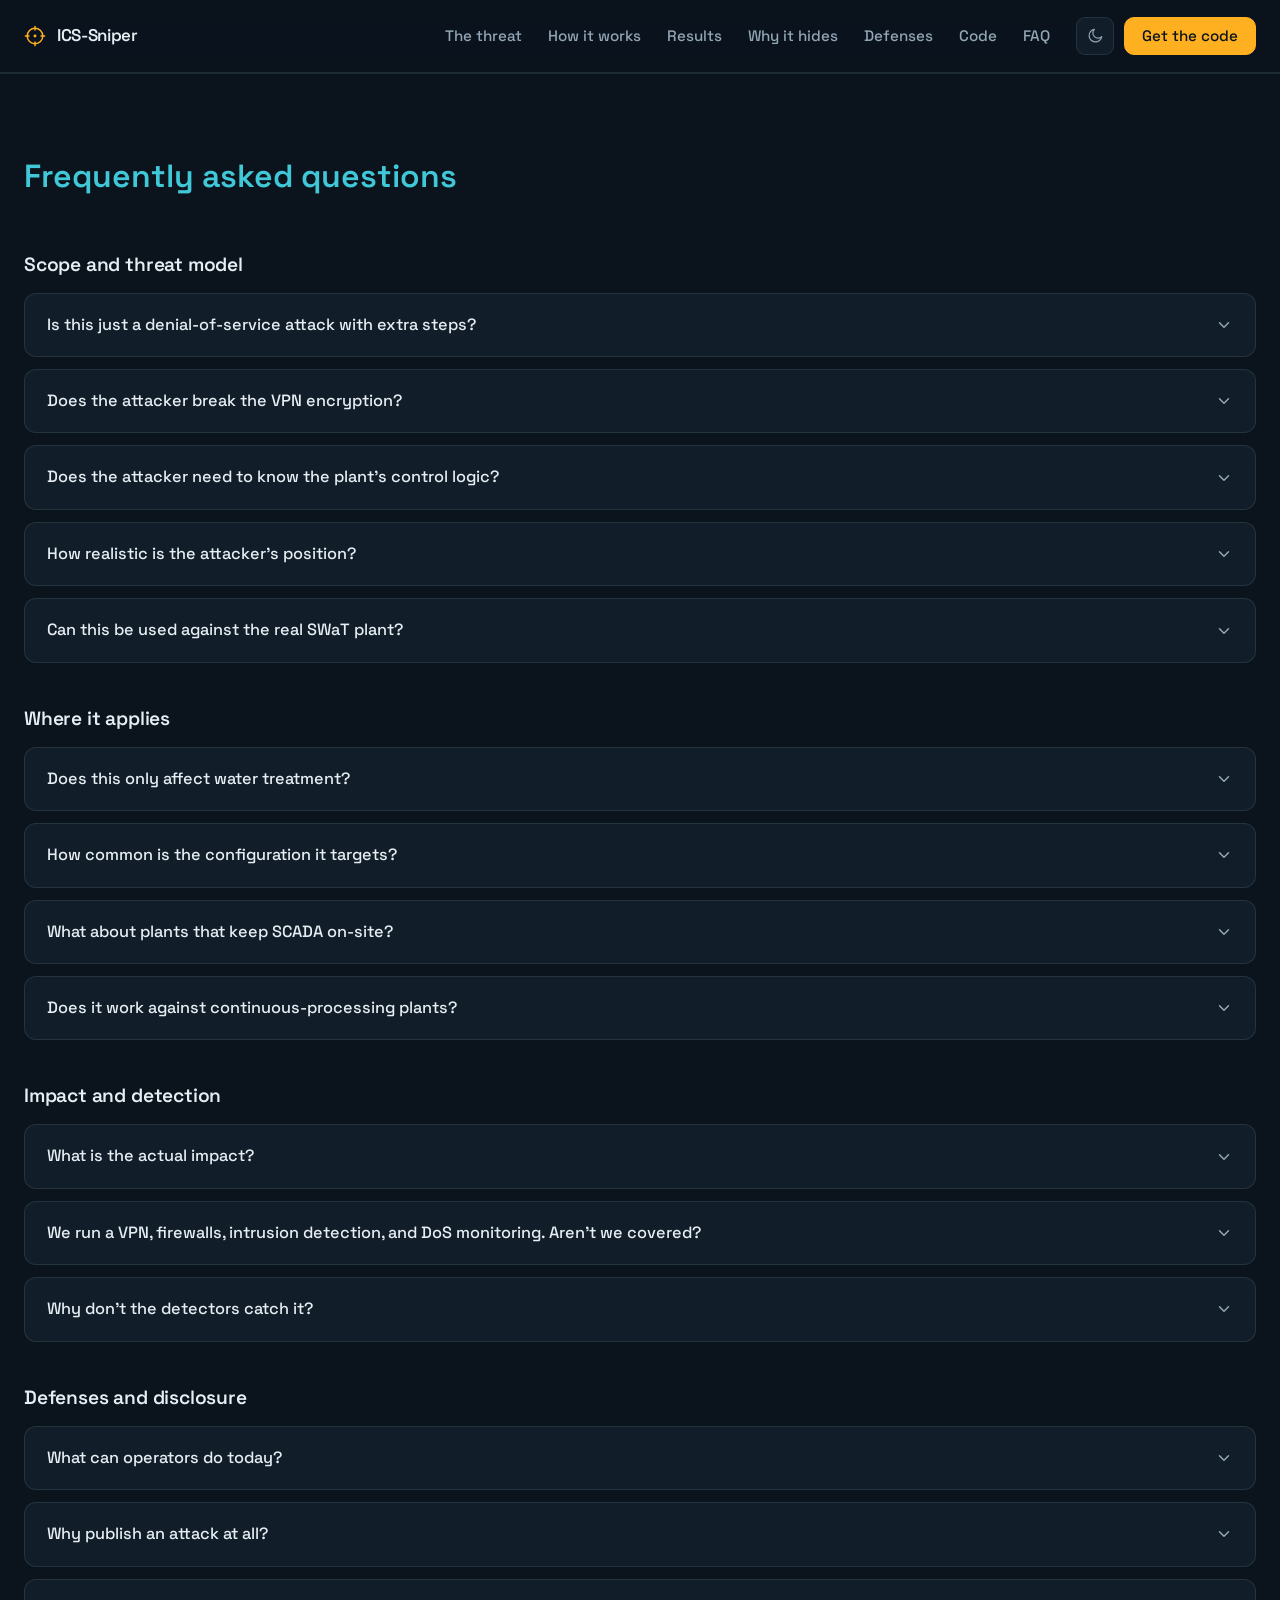
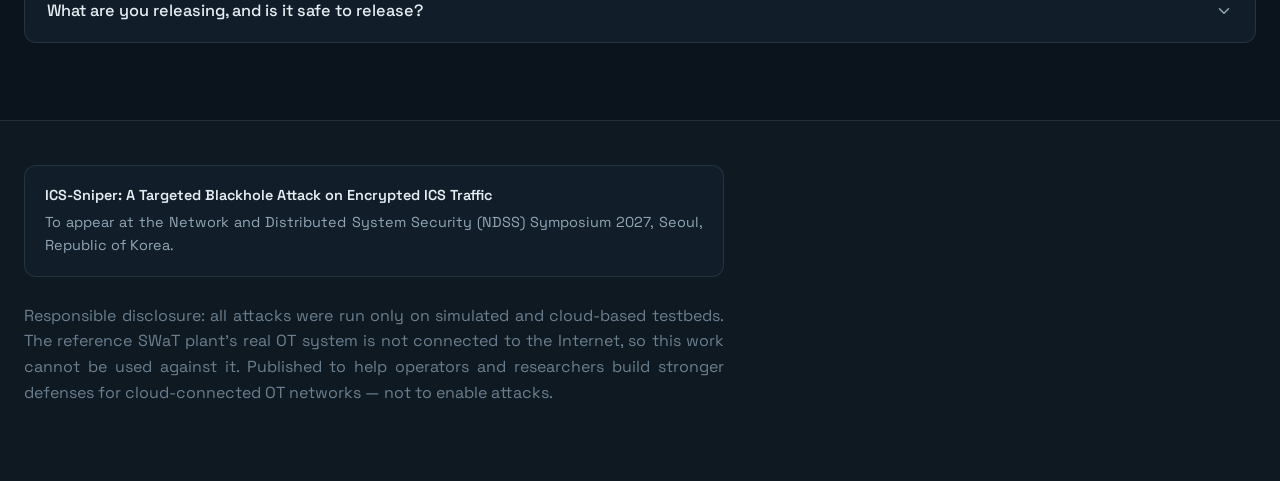
==== faq.html @ c60ec90b "Added FAQ" ====
<!DOCTYPE html>
<html lang="en" data-theme="dark">
<head>
<meta charset="UTF-8">
<meta name="viewport" content="width=device-width, initial-scale=1, viewport-fit=cover">
<title>ICS-Sniper FAQ</title>
<meta name="description" content="Frequently asked questions about ICS-Sniper: the threat model, detection, defenses, and reproducing the work.">
<link rel="preconnect" href="https://fonts.googleapis.com">
<link rel="preconnect" href="https://fonts.gstatic.com" crossorigin>
<link href="https://fonts.googleapis.com/css2?family=Space+Grotesk:wght@400;500;600;700&family=IBM+Plex+Mono:wght@400;500;600&display=swap" rel="stylesheet">
<link rel="stylesheet" href="styles.css">
</head>
<body>

<!-- ================= NAV ================= -->
<header class="nav">
  <div class="wrap nav-inner">
    <a class="brand" href="index.html" aria-label="ICS-Sniper home">
      <svg class="reticle" viewBox="0 0 24 24" fill="none" aria-hidden="true">
        <circle cx="12" cy="12" r="8.5" stroke="currentColor" stroke-width="1.6"/>
        <path d="M12 1.5v4M12 18.5v4M1.5 12h4M18.5 12h4" stroke="currentColor" stroke-width="1.6" stroke-linecap="round"/>
        <circle cx="12" cy="12" r="1.6" fill="currentColor"/>
      </svg>
      ICS-Sniper
    </a>
    <nav class="nav-links" id="navlinks">
      <a href="index.html#threat">The threat</a>
      <a href="index.html#how">How it works</a>
      <a href="index.html#results">Results</a>
      <a href="index.html#stealth">Why it hides</a>
      <a href="index.html#defend">Defenses</a>
      <a href="index.html#code">Code</a>
      <a href="faq.html" aria-current="page">FAQ</a>
    </nav>
    <div class="nav-actions">
      <button class="icon-btn" id="theme" aria-label="Switch color theme" title="Switch theme">
        <svg viewBox="0 0 24 24" width="18" height="18" fill="none" aria-hidden="true"><path d="M21 12.8A8.5 8.5 0 1 1 11.2 3a6.6 6.6 0 0 0 9.8 9.8Z" stroke="currentColor" stroke-width="1.6" stroke-linejoin="round"/></svg>
      </button>
      <a class="btn btn-primary" href="index.html#code">Get the code</a>
      <button class="icon-btn menu-toggle" id="menu" aria-label="Open menu" aria-expanded="false">
        <svg viewBox="0 0 24 24" width="20" height="20" fill="none" aria-hidden="true"><path d="M4 7h16M4 12h16M4 17h16" stroke="currentColor" stroke-width="1.7" stroke-linecap="round"/></svg>
      </button>
    </div>
  </div>
</header>

<!-- ================= FAQ ================= -->
<section class="band">
  <div class="wrap">
    <div class="sec-head">
      <span class="kicker">Frequently asked questions</span>
    </div>


    <section class="faq-cat">
      <h3>Scope and threat model</h3>
      <div class="faq-list">
        <details class="faq-item">
          <summary>
            <span>Is this just a denial-of-service attack with extra steps?</span>
            <svg class="chev" viewBox="0 0 24 24" fill="none" aria-hidden="true"><path d="M6 9l6 6 6-6" stroke="currentColor" stroke-width="2" stroke-linecap="round" stroke-linejoin="round"/></svg>
          </summary>
          <div class="faq-a">
            <p>No. A volumetric DoS floods the link and trips volume-based detectors. ICS-Sniper adds no traffic and drops under 5% of a cycle’s packets in two short, precisely chosen windows, and it leaves liveness-check probes untouched so the link still looks alive. The novelty is identifying which few encrypted packets matter without ever seeing their contents.</p>
          </div>
        </details>
        <details class="faq-item">
          <summary>
            <span>Does the attacker break the VPN encryption?</span>
            <svg class="chev" viewBox="0 0 24 24" fill="none" aria-hidden="true"><path d="M6 9l6 6 6-6" stroke="currentColor" stroke-width="2" stroke-linecap="round" stroke-linejoin="round"/></svg>
          </summary>
          <div class="faq-a">
            <p>No. ICS-Sniper never decrypts anything. It works purely from traffic metadata (packet sizes, timing, and direction), which a VPN leaves exposed even though it hides the payload.</p>
          </div>
        </details>
        <details class="faq-item">
          <summary>
            <span>Does the attacker need to know the plant’s control logic?</span>
            <svg class="chev" viewBox="0 0 24 24" fill="none" aria-hidden="true"><path d="M6 9l6 6 6-6" stroke="currentColor" stroke-width="2" stroke-linecap="round" stroke-linejoin="round"/></svg>
          </summary>
          <div class="faq-a">
            <p>No. The attacker does not need to know the control logic, cryptographic secrets, or have payload access. ICS-Sniper assumes only the general properties of ICS traffic: that site-to-SCADA communication is periodic, and that each process state has its own characteristic traffic pattern.</p>
          </div>
        </details>
        <details class="faq-item">
          <summary>
            <span>How realistic is the attacker’s position?</span>
            <svg class="chev" viewBox="0 0 24 24" fill="none" aria-hidden="true"><path d="M6 9l6 6 6-6" stroke="currentColor" stroke-width="2" stroke-linecap="round" stroke-linejoin="round"/></svg>
          </summary>
          <div class="faq-a">
            <p>It requires covert, persistent control of one ISP or provider-edge router on the path between the plant and its cloud-hosted SCADA. That is exactly the foothold granted by Cisco and Juniper router vulnerabilities publicly disclosed on search engines like Shodan, which is why we model the adversary as a rogue ISP insider or a nation-state actor. Gaining that foothold is non-trivial and is not something our released artifacts provide.</p>
          </div>
        </details>
        <details class="faq-item">
          <summary>
            <span>Can this be used against the real SWaT plant?</span>
            <svg class="chev" viewBox="0 0 24 24" fill="none" aria-hidden="true"><path d="M6 9l6 6 6-6" stroke="currentColor" stroke-width="2" stroke-linecap="round" stroke-linejoin="round"/></svg>
          </summary>
          <div class="faq-a">
            <p>No. The reference SWaT plant’s OT network is air-gapped and not Internet-connected, so the attack cannot be turned against it. All our experiments ran on simulated and cloud-based testbeds with no physical components.</p>
          </div>
        </details>
      </div>
    </section>
    <section class="faq-cat">
      <h3>Where it applies</h3>
      <div class="faq-list">
        <details class="faq-item">
          <summary>
            <span>Does this only affect water treatment?</span>
            <svg class="chev" viewBox="0 0 24 24" fill="none" aria-hidden="true"><path d="M6 9l6 6 6-6" stroke="currentColor" stroke-width="2" stroke-linecap="round" stroke-linejoin="round"/></svg>
          </summary>
          <div class="faq-a">
            <p>Water treatment is our case study because SWaT is the only openly available, realistic multi-process control logic. The technique itself depends only on periodic request-response traffic, so it applies to the broader class of batch-processing ICS, including water, wastewater, and discrete manufacturing, and generalizes across OT protocols (Modbus, ENIP, and IEC 61850 MMS, including a power-grid dataset).</p>
          </div>
        </details>
        <details class="faq-item">
          <summary>
            <span>How common is the configuration it targets?</span>
            <svg class="chev" viewBox="0 0 24 24" fill="none" aria-hidden="true"><path d="M6 9l6 6 6-6" stroke="currentColor" stroke-width="2" stroke-linecap="round" stroke-linejoin="round"/></svg>
          </summary>
          <div class="faq-a">
            <p>Cloud-hosted SCADA with site-to-SCADA traffic carried over a VPN is a recent but rapidly growing architecture, as confirmed by multiple vendors and industrial security practitioners. Plants don’t publish their network designs for security reasons, so no exact count exists, but the SANS 2024 State of ICS/OT Cybersecurity survey documents a surge in adoption, with water and wastewater utilities across the US, Canada, Mexico, Australia, and New Zealand among the early adopters. The exposure grows as more plants move SCADA to the cloud. Therefore, we think it is important to fix the new vulnerabilities before more widespread adoption.</p>
          </div>
        </details>
        <details class="faq-item">
          <summary>
            <span>What about plants that keep SCADA on-site?</span>
            <svg class="chev" viewBox="0 0 24 24" fill="none" aria-hidden="true"><path d="M6 9l6 6 6-6" stroke="currentColor" stroke-width="2" stroke-linecap="round" stroke-linejoin="round"/></svg>
          </summary>
          <div class="faq-a">
            <p>The exposure exists only once SCADA traffic crosses the public Internet. A fully on-premise or air-gapped SCADA is outside this threat model.</p>
          </div>
        </details>
        <details class="faq-item">
          <summary>
            <span>Does it work against continuous-processing plants?</span>
            <svg class="chev" viewBox="0 0 24 24" fill="none" aria-hidden="true"><path d="M6 9l6 6 6-6" stroke="currentColor" stroke-width="2" stroke-linecap="round" stroke-linejoin="round"/></svg>
          </summary>
          <div class="faq-a">
            <p>Not as presented. ICS-Sniper relies on the difference between a batch plant’s active and idle phases. Continuous processes lack those distinct phases, which is a genuine limitation and part of our future work.</p>
          </div>
        </details>
      </div>
    </section>
    <section class="faq-cat">
      <h3>Impact and detection</h3>
      <div class="faq-list">
        <details class="faq-item">
          <summary>
            <span>What is the actual impact?</span>
            <svg class="chev" viewBox="0 0 24 24" fill="none" aria-hidden="true"><path d="M6 9l6 6 6-6" stroke="currentColor" stroke-width="2" stroke-linecap="round" stroke-linejoin="round"/></svg>
          </summary>
          <div class="faq-a">
            <p>On our water-treatment testbeds, one attack delayed the start of purified-water distribution by about 15 minutes; another caused a loss of already-treated water for 9 minutes 11 seconds. Such stalls delay clean water supply, waste treated water, and slow down production. In a real deployment, these effects would ripple outward to downstream facilities and the communities that depend on the supply.</p>
          </div>
        </details>
        <details class="faq-item">
          <summary>
            <span>We run a VPN, firewalls, intrusion detection, and DoS monitoring. Aren’t we covered?</span>
            <svg class="chev" viewBox="0 0 24 24" fill="none" aria-hidden="true"><path d="M6 9l6 6 6-6" stroke="currentColor" stroke-width="2" stroke-linecap="round" stroke-linejoin="round"/></svg>
          </summary>
          <div class="faq-a">
            <p>Those are the four standard NIST/AWS safeguards, and ICS-Sniper is designed to bypass all of them. The VPN is the very channel it reads; the monitored detectors are built for volume spikes, not for a handful of well-timed drops. In our evaluation against an ensemble of eight state-of-the-art ICS detectors, no monitored detector flagged the attack before the plant’s performance had already degraded.</p>
          </div>
        </details>
        <details class="faq-item">
          <summary>
            <span>Why don’t the detectors catch it?</span>
            <svg class="chev" viewBox="0 0 24 24" fill="none" aria-hidden="true"><path d="M6 9l6 6 6-6" stroke="currentColor" stroke-width="2" stroke-linecap="round" stroke-linejoin="round"/></svg>
          </summary>
          <div class="faq-a">
            <p>Network detectors are event-driven. They fire on packet arrival, not on a brief silence, which is what a dropped burst looks like. And ICS-Sniper introduces no spoofed ARP, no altered payloads, and no extra traffic for conventional defenses to key on. Catching it would likely require actively polling the link in step with each PLC’s rhythm, which is an open research problem rather than a setting on an existing tool.</p>
          </div>
        </details>
      </div>
    </section>
    <section class="faq-cat">
      <h3>Defenses and disclosure</h3>
      <div class="faq-list">
        <details class="faq-item">
          <summary>
            <span>What can operators do today?</span>
            <svg class="chev" viewBox="0 0 24 24" fill="none" aria-hidden="true"><path d="M6 9l6 6 6-6" stroke="currentColor" stroke-width="2" stroke-linecap="round" stroke-linejoin="round"/></svg>
          </summary>
          <div class="faq-a">
            <p>Because the attack needs a compromised on-path device to function, hardening routers and monitoring the ISP path still matters. Beyond that, the paper points to three directions: shaping traffic to hide the periodic pattern, diversifying the network path so one compromised hop can’t blackhole the flow, and rhythm-synchronized liveness polling. None is fully solved yet.</p>
          </div>
        </details>
        <details class="faq-item">
          <summary>
            <span>Why publish an attack at all?</span>
            <svg class="chev" viewBox="0 0 24 24" fill="none" aria-hidden="true"><path d="M6 9l6 6 6-6" stroke="currentColor" stroke-width="2" stroke-linecap="round" stroke-linejoin="round"/></svg>
          </summary>
          <div class="faq-a">
            <p>We weighed the risks using the Menlo Report's beneficence principle and concluded the defensive benefit outweighs the residual risk. There was no vulnerability to disclose confidentially: ICS-Sniper isn't a single-vendor bug but a weakness of the architecture itself—metadata that leaks through VPN encryption, combined with already-public router CVEs. Publishing now, while cloud-hosted SCADA is still early in adoption, gives operators and vendors time to build defenses before these systems become widespread. We've also shared the findings with the security and ICS communities, including at the National Cybersecurity Consortium.</p>
          </div>
        </details>
        <details class="faq-item">
          <summary>
            <span>What are you releasing, and is it safe to release?</span>
            <svg class="chev" viewBox="0 0 24 24" fill="none" aria-hidden="true"><path d="M6 9l6 6 6-6" stroke="currentColor" stroke-width="2" stroke-linecap="round" stroke-linejoin="round"/></svg>
          </summary>
          <div class="faq-a">
            <p>We release the attack code, the detector ensemble, implementation details of two types of testbeds, and the captured network traces, so others can reproduce our results and build detection and mitigation techniques on top of them. The safeguards are contextual: everything pertains to emulated testbeds with no physical components, and running the attack in the wild still requires covert control of an on-path router, which the artifacts do not provide.</p>
          </div>
        </details>
      </div>
    </section>

  </div>
</section>

<!-- ================= FOOTER ================= -->
<footer>
  <div class="wrap foot-grid">
    <div>
      <div class="cite">
        <div class="ttl">ICS-Sniper: A Targeted Blackhole Attack on Encrypted ICS Traffic</div>
        To appear at the Network and Distributed System Security (NDSS) Symposium 2027, Seoul, Republic of Korea.
      </div>
      <p class="ethics">Responsible disclosure: all attacks were run only on simulated and cloud-based testbeds. The reference SWaT plant's real OT system is not connected to the Internet, so this work cannot be used against it. Published to help operators and researchers build stronger defenses for cloud-connected OT networks — not to enable attacks.</p>
    </div>
  </div>
</footer>

<script src="main.js"></script>
</body>
</html>
---- styles.css ----
/* =====================================================================
   ICS-Sniper — stylesheet
   Decoupled from index.html. Theme: dark default, light fallback +
   explicit [data-theme] overrides. All colors are driven by the tokens
   declared on :root so the palette can be retuned in one place.
   ===================================================================== */

/* ---------- Theme tokens ---------- */
:root{
  --bg:#0b141d;
  --bg-2:#0e1922;
  --surface:#111e29;
  --surface-2:#152430;
  --text:#e6edf3;
  --muted:#93a6b6;
  --faint:#6b7f8f;
  --border:rgba(150,180,200,.14);
  --border-strong:rgba(150,180,200,.24);
  --amber:#ffb020;
  --amber-ink:#ffb020;
  --amber-soft:rgba(255,176,32,.13);
  --amber-line:rgba(255,176,32,.42);
  --cyan:#41c8d8;
  --cyan-ink:#41c8d8;
  --cyan-soft:rgba(65,200,216,.11);
  --cyan-line:rgba(65,200,216,.35);
  --grid:rgba(120,160,185,.08);
  --burst:#40708a;
  --shadow:0 24px 60px -30px rgba(0,0,0,.75);

  box-sizing:border-box;
  padding-top:env(safe-area-inset-top,0px);
  padding-bottom:env(safe-area-inset-bottom,0px);
  color-scheme:dark;
}
@media (prefers-color-scheme: light){
  :root:not([data-theme="dark"]){
    --bg:#eef2f5;--bg-2:#e7edf1;--surface:#ffffff;--surface-2:#f3f7f9;
    --text:#0f2230;--muted:#526676;--faint:#7c8d9b;
    --border:rgba(18,44,64,.12);--border-strong:rgba(18,44,64,.2);
    --amber:#e6960f;--amber-ink:#a8650a;--amber-soft:rgba(230,150,15,.12);--amber-line:rgba(230,150,15,.5);
    --cyan:#0e93a5;--cyan-ink:#0a7583;--cyan-soft:rgba(14,147,165,.09);--cyan-line:rgba(14,147,165,.4);
    --grid:rgba(20,60,85,.07);--burst:#8fb2c4;
    --shadow:0 22px 50px -32px rgba(20,50,70,.4);
    color-scheme:light;
  }
}
:root[data-theme="light"]{
  --bg:#eef2f5;--bg-2:#e7edf1;--surface:#ffffff;--surface-2:#f3f7f9;
  --text:#0f2230;--muted:#526676;--faint:#7c8d9b;
  --border:rgba(18,44,64,.12);--border-strong:rgba(18,44,64,.2);
  --amber:#e6960f;--amber-ink:#a8650a;--amber-soft:rgba(230,150,15,.12);--amber-line:rgba(230,150,15,.5);
  --cyan:#0e93a5;--cyan-ink:#0a7583;--cyan-soft:rgba(14,147,165,.09);--cyan-line:rgba(14,147,165,.4);
  --grid:rgba(20,60,85,.07);--burst:#8fb2c4;
  --shadow:0 22px 50px -32px rgba(20,50,70,.4);
  color-scheme:light;
}
:root[data-theme="dark"]{ color-scheme:dark; }

/* ---------- Base ---------- */
*,*::before,*::after{box-sizing:inherit}
html{scroll-behavior:smooth;scroll-padding-top:calc(72px + env(safe-area-inset-top,0px));-webkit-text-size-adjust:100%}
body{
  margin:0;background:var(--bg);color:var(--text);
  font-family:"Space Grotesk",system-ui,-apple-system,Segoe UI,Roboto,sans-serif;
  font-size:1.0625rem;line-height:1.62;font-weight:400;
  -webkit-font-smoothing:antialiased;text-rendering:optimizeLegibility;
  overflow-x:hidden;
}
.mono{font-family:"IBM Plex Mono",ui-monospace,SFMono-Regular,Menlo,monospace}

/* ---------- Layout ---------- */
.wrap{width:100%;max-width:1500px;margin:0 auto;padding:0 24px}
section{scroll-margin-top:calc(80px + env(safe-area-inset-top,0px))}
a{color:var(--cyan-ink);text-decoration:none}
a:hover{text-decoration:underline;text-underline-offset:3px}

h1,h2,h3{font-weight:600;letter-spacing:-.018em;line-height:1.1;margin:0}
h2{font-size:clamp(1.6rem,3.4vw,2.25rem);letter-spacing:-.022em}
h3{font-size:1.15rem;letter-spacing:-.01em;line-height:1.25}
p{margin:0 0 1rem;text-align:justify}
.lede{font-size:1.15rem;color:var(--muted);max-width:64ch}

:focus-visible{outline:2px solid var(--cyan);outline-offset:3px;border-radius:4px}

/* ---------- Nav ---------- */
header.nav{
  position:sticky;top:env(safe-area-inset-top,0px);z-index:50;
  background:color-mix(in srgb, var(--bg) 82%, transparent);
  backdrop-filter:saturate(140%) blur(12px);
  border-bottom:1px solid var(--border);
}
.nav-inner{display:flex;align-items:center;gap:18px;height:72px}
.brand{display:flex;align-items:center;gap:11px;font-weight:600;letter-spacing:-.02em;font-size:1.06rem;color:var(--text)}
.brand:hover{text-decoration:none}
.brand .reticle{width:22px;height:22px;flex:none;color:var(--amber)}
.nav-links{display:flex;gap:26px;margin-left:auto;align-items:center}
.nav-links a{color:var(--muted);font-size:.95rem;font-weight:500}
.nav-links a:hover{color:var(--text);text-decoration:none}
.nav-actions{display:flex;align-items:center;gap:10px;margin-left:8px}
.icon-btn{
  display:inline-grid;place-items:center;width:38px;height:38px;border-radius:9px;
  border:1px solid var(--border);background:var(--surface);color:var(--muted);cursor:pointer;
}
.icon-btn:hover{color:var(--text);border-color:var(--border-strong)}
.btn{
  display:inline-flex;align-items:center;gap:9px;font-family:inherit;font-size:.95rem;font-weight:500;
  padding:.62rem 1.05rem;border-radius:10px;border:1px solid transparent;cursor:pointer;line-height:1;
}
.btn svg{width:17px;height:17px;flex:none}
.btn-primary{background:var(--amber);color:#0b141d;border-color:var(--amber)}
.btn-primary:hover{filter:brightness(1.06);text-decoration:none}
.btn-ghost{background:var(--surface);color:var(--text);border-color:var(--border-strong)}
.btn-ghost:hover{border-color:var(--cyan-line);text-decoration:none}
.menu-toggle{display:none}
@media (max-width:860px){
  .nav-links{display:none}
  .menu-toggle{display:inline-grid}
  .nav-links.open{
    display:flex;flex-direction:column;align-items:flex-start;gap:0;
    position:absolute;left:0;right:0;top:100%;background:var(--bg);
    border-bottom:1px solid var(--border);padding:8px 24px 16px;margin:0;
  }
  .nav-links.open a{padding:12px 0;width:100%;border-bottom:1px solid var(--border);font-size:1rem}
}

/* ---------- Hero ---------- */
.hero{position:relative;padding:clamp(48px,7vw,88px) 0 clamp(40px,5vw,64px);overflow:hidden}
.hero::before{
  content:"";position:absolute;inset:0;pointer-events:none;
  background:
    radial-gradient(680px 420px at 78% 8%, var(--cyan-soft), transparent 60%),
    radial-gradient(560px 360px at 12% 96%, var(--amber-soft), transparent 62%);
}
.hero-inner{display:grid;grid-template-columns:1.02fr .98fr;gap:clamp(28px,4vw,54px);align-items:center;position:relative}
@media (max-width:880px){.hero-inner{grid-template-columns:1fr;gap:36px}}
/* wide screens: widen the copy column so all CTA buttons sit on one line */
@media (min-width:1400px){
  .hero-inner{grid-template-columns:1.4fr .8fr}
  .hero-cta{flex-wrap:nowrap}
  .hero-cta .btn{white-space:nowrap}
}
.hero-art{margin:0}
.hero-art svg{display:block;width:100%;height:auto;max-width:560px;margin-inline:auto}
.chips{display:flex;flex-wrap:wrap;gap:8px;margin-bottom:22px}
.chip{
  font-size:.78rem;font-weight:500;letter-spacing:.01em;padding:.34rem .66rem;border-radius:999px;
  border:1px solid var(--border-strong);color:var(--muted);background:var(--surface);
}
.chip.accent{color:var(--amber-ink);border-color:var(--amber-line);background:var(--amber-soft)}
h1{font-size:clamp(2.05rem,4.7vw,3.35rem);font-weight:600;letter-spacing:-.03em;line-height:1.04;margin:0 0 20px}
.hero p.lede{margin-bottom:26px}
.nots{display:flex;flex-wrap:wrap;gap:10px 22px;margin:0 0 30px;padding:0;list-style:none}
.nots li{display:flex;align-items:center;gap:9px;font-size:.94rem;color:var(--muted)}
.nots li svg{width:16px;height:16px;color:var(--amber);flex:none}
.hero-cta{display:flex;flex-wrap:wrap;gap:12px}

/* Scope figure */
.scope{
  position:relative;border:1px solid var(--border-strong);border-radius:16px;background:var(--surface);
  box-shadow:var(--shadow);overflow:hidden;
}
.scope-head{display:flex;align-items:center;gap:8px;padding:11px 14px;border-bottom:1px solid var(--border);color:var(--faint);font-size:1.5rem}
.scope-head .dot{width:8px;height:8px;border-radius:50%;background:var(--burst)}
.scope-head .dot.a{background:var(--amber)}
.scope-head .label{margin-left:auto;letter-spacing:.02em}
.scope svg{display:block;width:100%;height:auto}
.cap{margin-top:14px;font-size:1.0rem;color:var(--faint);max-width:140ch}

/* Trend / the shift */
.drivers{display:grid;grid-template-columns:repeat(3,1fr);gap:26px;margin:36px 0 30px}
.driver{padding-top:16px;border-top:2px solid var(--cyan-line)}
.driver h3{font-size:1.03rem;margin-bottom:8px}
.driver p{color:var(--muted);font-size:.95rem;margin:0}
.shift-note{max-width:140ch;color:var(--muted);border-left:3px solid var(--cyan);padding-left:22px;margin:0 0 36px;font-size:1.04rem;line-height:1.55}
.shift-note b{color:var(--text);font-weight:600}
@media (max-width:760px){.drivers{grid-template-columns:1fr;gap:22px}}

/* Authors */
.authors{display:flex;flex-wrap:wrap;justify-content:center;gap:20px;margin-top:8px}
.author{
  flex:0 1 190px;box-sizing:border-box;
  display:flex;flex-direction:column;align-items:center;text-align:center;
  border:1px solid var(--border);border-radius:14px;background:var(--surface);padding:15px 10px;
}
@media (max-width:520px){.author{flex-basis:100%}}
.avatar{
  width:88px;height:88px;border-radius:50%;overflow:hidden;margin-bottom:15px;flex:none;
  display:grid;place-items:center;background:var(--surface-2);
  box-shadow:0 0 0 1px var(--border-strong), 0 0 0 5px var(--cyan-soft);
  font-family:"IBM Plex Mono",monospace;font-weight:600;font-size:1.5rem;letter-spacing:.02em;color:var(--cyan-ink);
}
.avatar img{width:100%;height:100%;object-fit:cover;display:block}
.author .name{font-weight:600;font-size:1.03rem;line-height:1.25}
.author .role{color:var(--cyan-ink);font-size:.82rem;font-weight:500;margin-top:6px}
.author .aff{color:var(--muted);font-size:.9rem;margin-top:5px;line-height:1.4}
.author .site{
  display:inline-flex;align-items:center;justify-content:center;flex-wrap:wrap;gap:6px;
  margin-top:14px;font-size:.85rem;font-weight:500;color:var(--cyan-ink);max-width:100%;word-break:break-word;
}
.author .site svg{width:14px;height:14px;flex:none}

/* ---------- Generic blocks ---------- */
.band{padding:clamp(48px,6vw,86px) 0;border-top:1px solid var(--border)}
.band.tint{background:var(--bg-2)}
.sec-head{max-width:140ch;margin-bottom:38px}
.sec-head p{color:var(--muted);margin-top:14px;margin-bottom:0}
.kicker{display:inline-block;font-size:2rem;font-weight:600;color:var(--cyan-ink);margin-bottom:12px;letter-spacing:0}

/* TL;DR statement */
.statement{
  border-left:3px solid var(--amber);padding:6px 0 6px 26px;
  font-size:clamp(1.25rem,2.6vw,1.7rem);font-weight:500;letter-spacing:-.015em;line-height:1.32;max-width:34ch;
  text-align:left;   /* keep the pull-quote ragged, not justified */
}
.tldr-grid{display:grid;grid-template-columns:1.15fr 1fr;gap:clamp(28px,4vw,60px);align-items:center}
.facts{display:grid;gap:14px}
.fact{display:flex;gap:14px;align-items:flex-start}
.fact .n{font-family:"IBM Plex Mono",monospace;font-weight:600;color:var(--cyan-ink);font-size:.95rem;flex:none;width:58px;padding-top:2px}
.fact p{margin:0;color:var(--muted);font-size:.98rem}
.fact strong{color:var(--text);font-weight:600}
@media (max-width:760px){.tldr-grid{grid-template-columns:1fr}}

/* Flow diagram */
.flow{border:1px solid var(--border);border-radius:14px;background:var(--surface);padding:8px;margin-top:8px}
.flow svg{display:block;width:100%;height:auto}

/* Side-by-side figures (How it works) — equal width + height, full content width */
.how-figs{display:grid;grid-template-columns:1fr 1fr;gap:clamp(18px,3vw,32px);align-items:start;margin:8px 0 0}
.how-figs .how-col{min-width:0;display:flex;flex-direction:column}
.how-figs .flow,.how-figs .scope{margin:0;aspect-ratio:2/1}      /* same width (1fr) + same aspect => same height */
.how-figs .flow svg{width:100%;height:100%}                       /* fit-to-card, centered by preserveAspectRatio */
.how-figs .scope{display:flex;flex-direction:column}
.how-figs .scope svg{flex:1 1 0;min-height:0;width:100%;height:auto}  /* fills the card below its header bar */
.how-figs .cap{margin-top:14px}
@media (max-width:820px){
  .how-figs{grid-template-columns:1fr;max-width:600px;margin-inline:auto}
  .how-figs .flow,.how-figs .scope{aspect-ratio:auto}             /* natural heights when stacked */
  .how-figs .flow svg,.how-figs .scope svg{height:auto;flex:none}
}

/* Two stages */
.stages{display:grid;grid-template-columns:1fr 1fr;gap:22px}
@media (max-width:760px){.stages{grid-template-columns:1fr}}
.stage{
  border:1px solid var(--border);border-radius:14px;background:var(--surface);padding:26px;position:relative;
}
.stage .tag{
  display:inline-flex;align-items:center;gap:8px;font-family:"IBM Plex Mono",monospace;font-size:.78rem;
  color:var(--faint);margin-bottom:14px;
}
.stage .tag b{color:var(--cyan-ink);font-weight:600}
.stage h3{margin-bottom:10px}
.stage p{color:var(--muted);font-size:.98rem;margin-bottom:0}
.stage ul{margin:14px 0 0;padding:0;list-style:none;display:grid;gap:9px}
.stage ul li{display:flex;gap:10px;font-size:.95rem;color:var(--muted)}
.stage ul li svg{width:16px;height:16px;flex:none;color:var(--cyan);margin-top:4px}

.define{
  margin-top:22px;border:1px dashed var(--border-strong);border-radius:12px;background:var(--bg-2);
  padding:20px 22px;display:grid;gap:16px;
}
.define .row{display:flex;gap:14px;align-items:baseline;flex-wrap:wrap}
.define .term{font-weight:600;color:var(--amber-ink);min-width:120px;font-size:.98rem}
.define .row p{margin:0;color:var(--muted);font-size:.96rem;flex:1;min-width:240px}

/* Stats */
.stats{display:grid;grid-template-columns:repeat(5,1fr);gap:0;border:1px solid var(--border);border-radius:16px;overflow:hidden;background:var(--surface)}
.stat{padding:30px 22px;border-right:1px solid var(--border)}
.stat:last-child{border-right:none}
.stat .v{font-family:"IBM Plex Mono",monospace;font-weight:600;font-size:clamp(1.7rem,3vw,2.3rem);letter-spacing:-.02em;line-height:1;color:var(--text)}
.stat.amber .v{color:var(--amber-ink)}
.stat .k{margin-top:12px;font-size:.86rem;color:var(--muted);line-height:1.4}
@media (max-width:900px){.stats{grid-template-columns:repeat(2,1fr)}
  .stat{border-right:1px solid var(--border);border-bottom:1px solid var(--border)}
  .stat:nth-child(2n){border-right:none}
  .stat:nth-last-child(-n+1){border-bottom:none}
}
@media (max-width:480px){.stats{grid-template-columns:1fr}.stat{border-right:none}}

/* Outcomes (qualitative impact) */
.outcomes{display:grid;grid-template-columns:repeat(4,1fr);gap:18px}
@media (max-width:820px){.outcomes{grid-template-columns:repeat(2,1fr)}}
@media (max-width:460px){.outcomes{grid-template-columns:1fr}}
.outcome{border:1px solid var(--border);border-radius:14px;background:var(--surface);padding:24px 22px}
.outcome .ico{width:38px;height:38px;border-radius:10px;display:grid;place-items:center;background:var(--amber-soft);color:var(--amber-ink);margin-bottom:15px}
.outcome .ico svg{width:20px;height:20px}
.outcome h3{font-size:1.02rem;margin-bottom:7px}
.outcome p{color:var(--muted);font-size:.93rem;margin:0;line-height:1.5}

/* Urgency statement */
.urgency{
  margin-top:34px;border-left:3px solid var(--amber);padding:6px 0 6px 24px;
  font-size:clamp(1.1rem,2.3vw,1.4rem);font-weight:500;letter-spacing:-.012em;line-height:1.4;max-width:60ch;color:var(--text);
}

/* Impact cards */
.impact{display:grid;grid-template-columns:1fr 1fr;gap:22px;margin-top:34px}
@media (max-width:760px){.impact{grid-template-columns:1fr}}
.icard{border:1px solid var(--border);border-radius:14px;background:var(--surface);padding:24px 26px}
.icard h3{margin-bottom:6px}
.icard .meta{font-family:"IBM Plex Mono",monospace;font-size:.82rem;color:var(--amber-ink);margin-bottom:14px}
.icard p{color:var(--muted);font-size:.97rem;margin:0}

/* Reasons list (detectors) */
.reasons{display:grid;gap:16px;margin-top:8px}
.reason{display:flex;gap:16px;align-items:flex-start;border:1px solid var(--border);border-radius:12px;background:var(--surface);padding:20px 22px}
.reason .ix{font-family:"IBM Plex Mono",monospace;color:var(--faint);font-size:.9rem;flex:none;width:26px;padding-top:2px}
.reason h3{font-size:1.02rem;margin-bottom:6px}
.reason p{margin:0;color:var(--muted);font-size:.96rem}

/* Defense */
.defense{display:grid;grid-template-columns:repeat(3,1fr);gap:20px;margin-top:8px}
@media (max-width:820px){.defense{grid-template-columns:1fr}}
.dcard{border:1px solid var(--border);border-radius:14px;background:var(--surface);padding:24px;border-top:2px solid var(--cyan)}
.dcard h3{font-size:1.05rem;margin-bottom:10px}
.dcard p{color:var(--muted);font-size:.95rem;margin:0}
.dcard .open{display:inline-block;margin-top:12px;font-family:"IBM Plex Mono",monospace;font-size:.74rem;color:var(--amber-ink);border:1px solid var(--amber-line);border-radius:999px;padding:.2rem .55rem;background:var(--amber-soft)}

/* Code / repos */
.repos{display:grid;grid-template-columns:1fr 1fr;gap:18px;margin-top:8px}
@media (max-width:760px){.repos{grid-template-columns:1fr}}
.repo{
  display:flex;gap:16px;align-items:flex-start;border:1px solid var(--border);border-radius:14px;
  background:var(--surface);padding:22px 24px;transition:border-color .15s ease, transform .15s ease;
}
.repo:hover{border-color:var(--cyan-line);text-decoration:none;transform:translateY(-2px)}
.repo .gh{width:26px;height:26px;flex:none;color:var(--text);margin-top:2px}
.repo h3{font-size:1.02rem;margin-bottom:5px;color:var(--text)}
.repo .path{font-family:"IBM Plex Mono",monospace;font-size:.8rem;color:var(--cyan-ink);word-break:break-all}
.repo p{margin:8px 0 0;color:var(--muted);font-size:.93rem}
.repo.wide{grid-column:1/-1;border-color:var(--amber-line)}
.repo.wide .gh{color:var(--amber)}

.dataset{display:flex;gap:16px;align-items:flex-start;border:1px solid var(--cyan-line);border-radius:14px;background:var(--surface);padding:22px 24px;margin-top:18px}
.dataset .ic{width:40px;height:40px;flex:none;border-radius:10px;display:grid;place-items:center;background:var(--cyan-soft);color:var(--cyan-ink)}
.dataset .ic svg{width:22px;height:22px}
.dataset h3{font-size:1.02rem;margin-bottom:5px}
.dataset p{margin:0 0 14px;color:var(--muted);font-size:.93rem}
.dataset .btn svg{width:16px;height:16px}

.terminal{
  margin-top:26px;border:1px solid var(--border-strong);border-radius:14px;overflow:hidden;background:var(--bg-2);box-shadow:var(--shadow)
}
.terminal .bar{display:flex;align-items:center;gap:8px;padding:11px 15px;border-bottom:1px solid var(--border);color:var(--faint);font-size:.78rem}
.terminal .bar .d{width:9px;height:9px;border-radius:50%;background:var(--border-strong)}
.terminal .bar .t{margin-left:6px;font-family:"IBM Plex Mono",monospace}
.terminal pre{margin:0;padding:20px 18px;overflow-x:auto;font-family:"IBM Plex Mono",monospace;font-size:.83rem;line-height:1.85;color:var(--text)}
.terminal pre .c{color:var(--faint)}
.terminal pre .g{color:var(--cyan-ink)}
.note{margin-top:16px;font-size:.9rem;color:var(--muted);display:flex;gap:10px;align-items:flex-start}
.note svg{width:17px;height:17px;color:var(--cyan);flex:none;margin-top:3px}

/* Footer */
footer{border-top:1px solid var(--border);padding:44px 0 60px;background:var(--bg-2)}
.foot-grid{display:grid;grid-template-columns:1.4fr 1fr;gap:32px;align-items:start}
@media (max-width:700px){.foot-grid{grid-template-columns:1fr}}
.cite{border:1px solid var(--border);border-radius:12px;background:var(--surface);padding:18px 20px;font-size:.9rem;color:var(--muted);text-align:justify}
.cite .ttl{color:var(--text);font-weight:600;margin-bottom:4px}
.foot-links{display:grid;gap:10px;font-size:.94rem}
.foot-links a{color:var(--muted)}
.foot-links a:hover{color:var(--text)}
.ethics{margin-top:26px;font-size:1rem;color:var(--faint);max-width:250ch;line-height:1.6}

/* Scope animation (single orchestrated moment) */
.sweep{transform:translateX(0)}
@keyframes sweep{
  0%{transform:translateX(-6px);opacity:0}
  12%{opacity:.9}
  100%{transform:translateX(500px);opacity:0}
}
@media (prefers-reduced-motion: no-preference){
  .sweep{animation:sweep 3.4s cubic-bezier(.4,0,.2,1) .5s 1 both}
}
@media (prefers-reduced-motion: reduce){.sweep{display:none}html{scroll-behavior:auto}}

/* Video modal */
.vmodal[hidden]{display:none}
.vmodal{
  position:fixed;inset:0;z-index:100;display:grid;place-items:center;
  padding:24px;padding-top:calc(24px + env(safe-area-inset-top,0px));padding-bottom:calc(24px + env(safe-area-inset-bottom,0px));
}
.vmodal-backdrop{position:absolute;inset:0;background:rgba(4,9,14,.74);backdrop-filter:blur(4px)}
.vmodal-dialog{
  position:relative;width:min(900px,100%);background:var(--surface);border:1px solid var(--border-strong);
  border-radius:16px;box-shadow:var(--shadow);overflow:hidden;
}
.vmodal-close{
  position:absolute;top:10px;right:10px;z-index:2;width:38px;height:38px;border-radius:9px;
  border:1px solid var(--border);background:color-mix(in srgb, var(--surface) 72%, transparent);
  color:var(--text);cursor:pointer;display:grid;place-items:center;
}
.vmodal-close:hover{border-color:var(--border-strong)}
.vmodal-frame{position:relative;aspect-ratio:16/9;background:#05090e;display:grid;place-items:center}
.vmodal-frame video{width:100%;height:100%;display:block;object-fit:contain;background:#000}
.vmodal-ph{
  position:absolute;inset:0;display:flex;flex-direction:column;align-items:center;justify-content:center;gap:16px;
  color:var(--muted);background:radial-gradient(440px 240px at 50% 42%, var(--cyan-soft), transparent 70%);
}
.vmodal-play{width:74px;height:74px;border-radius:50%;display:grid;place-items:center;background:var(--amber);color:#0b141d}
.vmodal-play svg{width:30px;height:30px;margin-left:4px}
.vmodal-ph p{margin:0;font-size:.95rem;letter-spacing:.02em}

/* ---------- FAQ page ---------- */
.faq-cat{margin-top:44px}
.faq-cat:first-of-type{margin-top:0}
.faq-cat > h3{font-size:1.2rem;margin-bottom:16px;color:var(--text)}
.faq-list{display:grid;gap:12px;max-width:140ch}
.faq-item{border:1px solid var(--border);border-radius:12px;background:var(--surface);overflow:hidden}
.faq-item summary{list-style:none;cursor:pointer;display:flex;align-items:center;gap:16px;padding:18px 22px;font-weight:500;color:var(--text);font-size:1.02rem}
.faq-item summary::-webkit-details-marker{display:none}
.faq-item summary::marker{content:""}
.faq-item summary:hover{color:var(--cyan-ink)}
.faq-item summary span{min-width:0}
.faq-item .chev{width:18px;height:18px;flex:none;margin-left:auto;color:var(--muted);transition:transform .2s ease}
.faq-item[open] .chev{transform:rotate(180deg)}
.faq-item[open] summary{border-bottom:1px solid var(--border)}
.faq-a{padding:16px 22px 20px;color:var(--muted);font-size:.98rem;line-height:1.6}
.faq-a > :first-child{margin-top:0}
.faq-a > :last-child{margin-bottom:0}
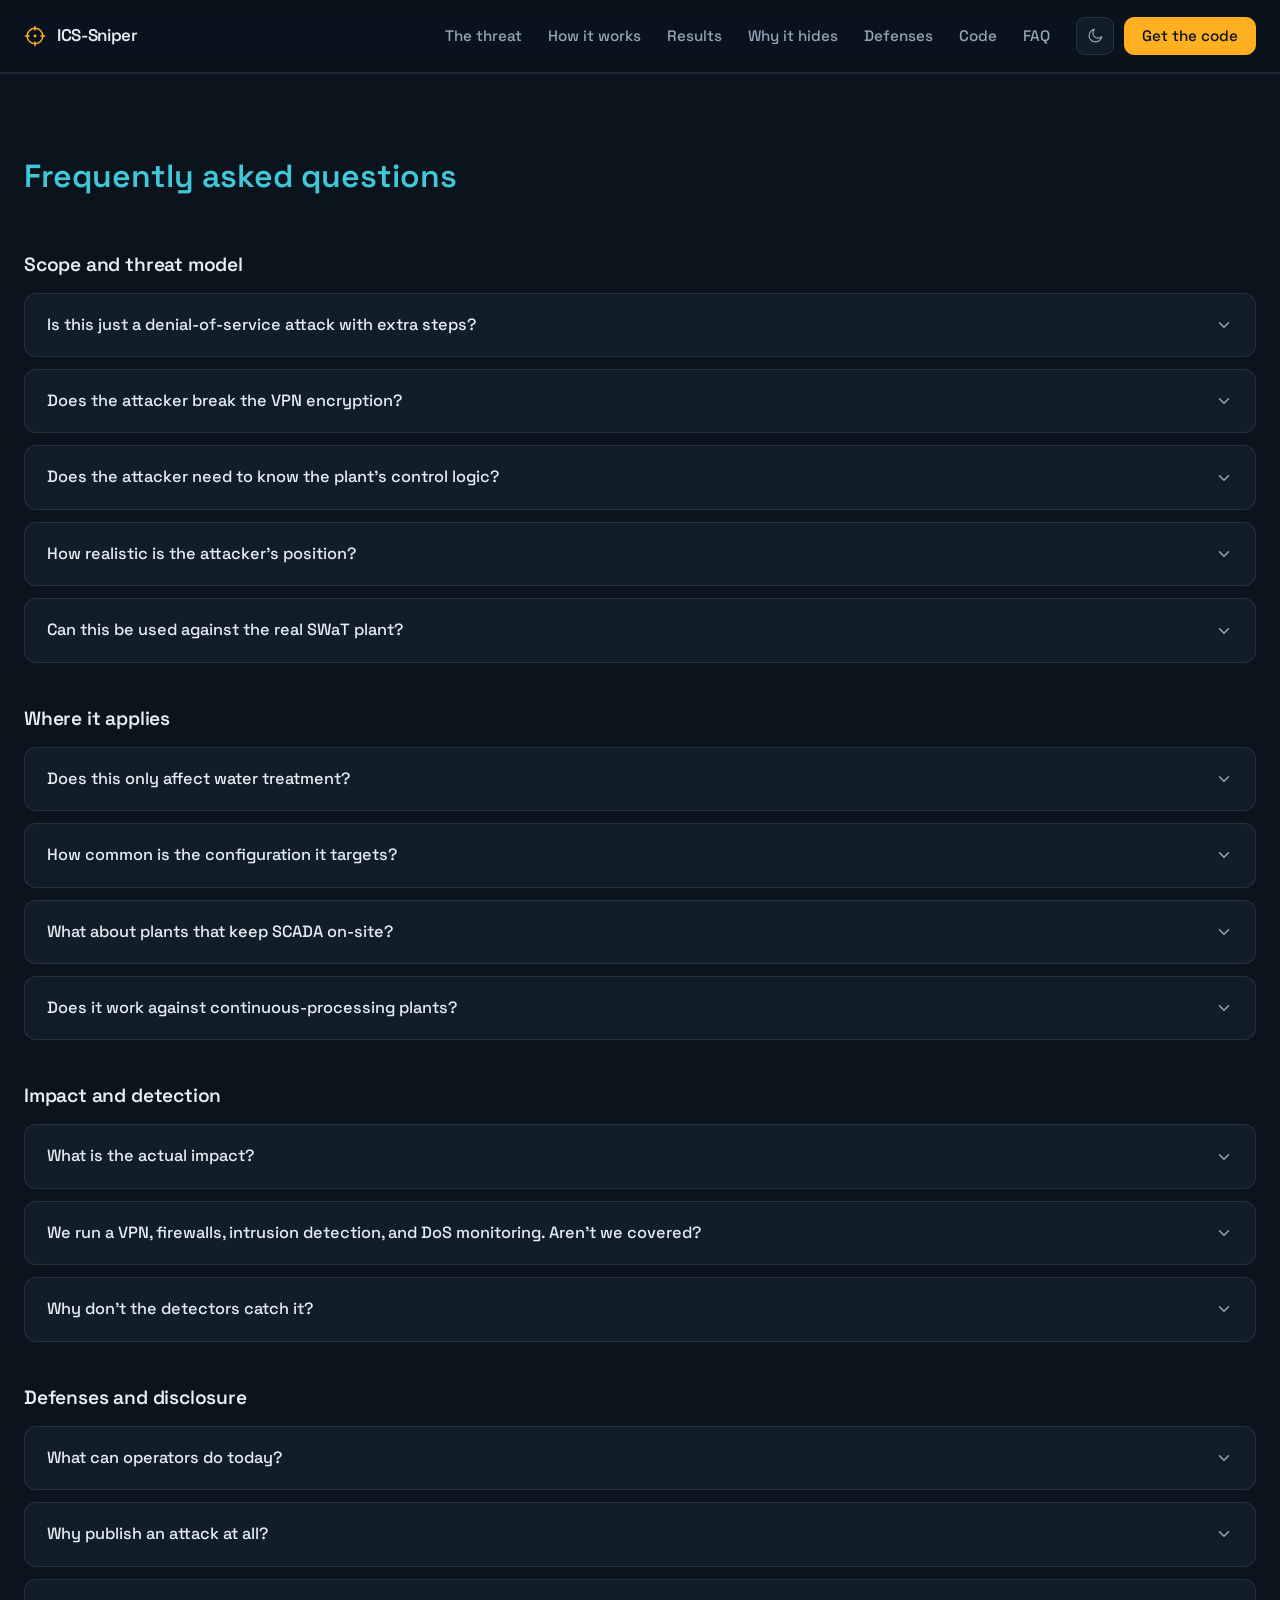
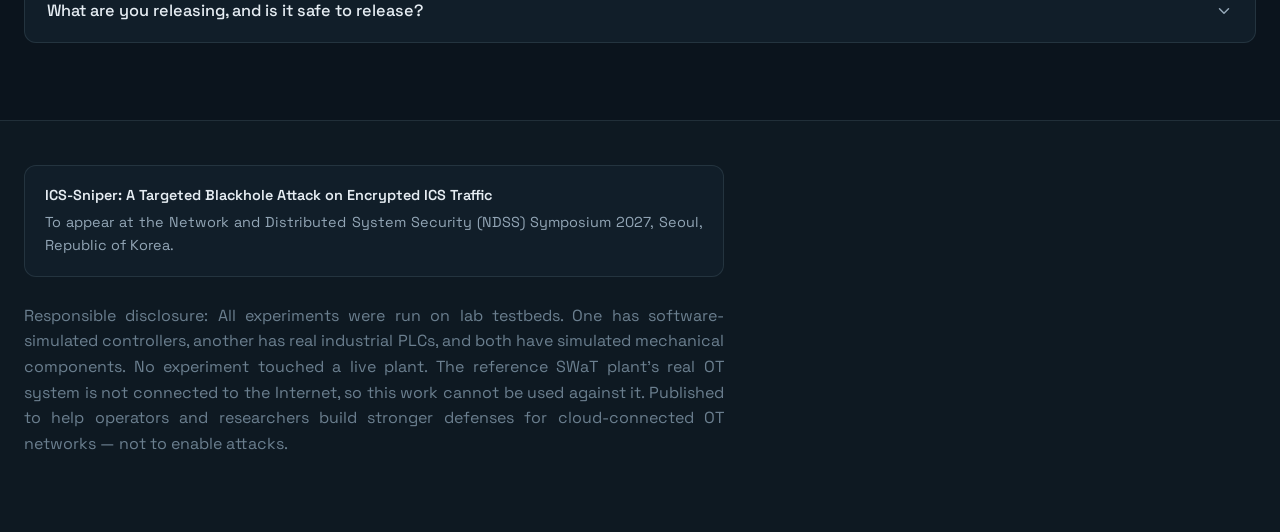
==== commit 8e9b7ef9: "Updated FAQ list" ====
--- a/faq.html
+++ b/faq.html
@@ -88,7 +88,7 @@
             <svg class="chev" viewBox="0 0 24 24" fill="none" aria-hidden="true"><path d="M6 9l6 6 6-6" stroke="currentColor" stroke-width="2" stroke-linecap="round" stroke-linejoin="round"/></svg>
           </summary>
           <div class="faq-a">
-            <p>It requires covert, persistent control of one ISP or provider-edge router on the path between the plant and its cloud-hosted SCADA. That is exactly the foothold granted by Cisco and Juniper router vulnerabilities publicly disclosed on search engines like Shodan, which is why we model the adversary as a rogue ISP insider or a nation-state actor. Gaining that foothold is non-trivial and is not something our released artifacts provide.</p>
+            <p>It requires covert, persistent control of one ISP or provider-edge router on the path between the plant and its cloud-hosted SCADA. Publicly disclosed Cisco and Juniper router vulnerabilities grant exactly this foothold, and search engines like Shodan can locate the exposed devices. These are realistic capabilities for a rogue ISP insider or a nation-state actor. However, gaining that foothold is non-trivial and is not something our released artifacts provide.</p>
           </div>
         </details>
         <details class="faq-item">
@@ -97,7 +97,7 @@
             <svg class="chev" viewBox="0 0 24 24" fill="none" aria-hidden="true"><path d="M6 9l6 6 6-6" stroke="currentColor" stroke-width="2" stroke-linecap="round" stroke-linejoin="round"/></svg>
           </summary>
           <div class="faq-a">
-            <p>No. The reference SWaT plant’s OT network is air-gapped and not Internet-connected, so the attack cannot be turned against it. All our experiments ran on simulated and cloud-based testbeds with no physical components.</p>
+            <p>No. The reference SWaT plant’s OT network is air-gapped and not Internet-connected, so the attack cannot be turned against it. All experiments were run on lab testbeds. One has software-simulated controllers, another has real industrial PLCs, and both have simulated mechanical components. No experiment touched a live plant.</p>
           </div>
         </details>
       </div>
@@ -152,7 +152,7 @@
             <svg class="chev" viewBox="0 0 24 24" fill="none" aria-hidden="true"><path d="M6 9l6 6 6-6" stroke="currentColor" stroke-width="2" stroke-linecap="round" stroke-linejoin="round"/></svg>
           </summary>
           <div class="faq-a">
-            <p>On our water-treatment testbeds, one attack delayed the start of purified-water distribution by about 15 minutes; another caused a loss of already-treated water for 9 minutes 11 seconds. Such stalls delay clean water supply, waste treated water, and slow down production. In a real deployment, these effects would ripple outward to downstream facilities and the communities that depend on the supply.</p>
+            <p>On our software-PLC testbed, one attack delayed the start of purified-water distribution by about 15 minutes; another caused a loss of already-treated water for 9 minutes 11 seconds. Such stalls delay clean water supply, waste treated water, and slow down production. In a real deployment, these effects would ripple outward to downstream facilities and the communities that depend on the supply.</p>
           </div>
         </details>
         <details class="faq-item">
@@ -161,7 +161,7 @@
             <svg class="chev" viewBox="0 0 24 24" fill="none" aria-hidden="true"><path d="M6 9l6 6 6-6" stroke="currentColor" stroke-width="2" stroke-linecap="round" stroke-linejoin="round"/></svg>
           </summary>
           <div class="faq-a">
-            <p>Those are the four standard NIST/AWS safeguards, and ICS-Sniper is designed to bypass all of them. The VPN is the very channel it reads; the monitored detectors are built for volume spikes, not for a handful of well-timed drops. In our evaluation against an ensemble of eight state-of-the-art ICS detectors, no monitored detector flagged the attack before the plant’s performance had already degraded.</p>
+            <p>Those are the four standard NIST/AWS safeguards, and ICS-Sniper evades all of them. It reads only the metadata the VPN leaves exposed; the detectors are built for volume spikes, not a handful of well-timed drops. In our evaluation against an ensemble of eight state-of-the-art ICS detectors, none of the detectors flagged the attack before the plant’s performance had already degraded.</p>
           </div>
         </details>
         <details class="faq-item">
@@ -202,7 +202,7 @@
             <svg class="chev" viewBox="0 0 24 24" fill="none" aria-hidden="true"><path d="M6 9l6 6 6-6" stroke="currentColor" stroke-width="2" stroke-linecap="round" stroke-linejoin="round"/></svg>
           </summary>
           <div class="faq-a">
-            <p>We release the attack code, the detector ensemble, implementation details of two types of testbeds, and the captured network traces, so others can reproduce our results and build detection and mitigation techniques on top of them. The safeguards are contextual: everything pertains to emulated testbeds with no physical components, and running the attack in the wild still requires covert control of an on-path router, which the artifacts do not provide.</p>
+            <p>We release the attack code, the detector ensemble, implementation details of two types of testbeds, and the captured network traces, so others can reproduce our results and build detection and mitigation techniques on top of them. The safeguards are contextual. All experiments were run on lab testbeds. One has software-simulated controllers, another has real industrial PLCs, and both have simulated mechanical components. No experiment touched a live plant. Running the attack in the wild still requires covert control of an on-path router, which the artifacts do not provide.</p>
           </div>
         </details>
       </div>
@@ -219,7 +219,7 @@
         <div class="ttl">ICS-Sniper: A Targeted Blackhole Attack on Encrypted ICS Traffic</div>
         To appear at the Network and Distributed System Security (NDSS) Symposium 2027, Seoul, Republic of Korea.
       </div>
-      <p class="ethics">Responsible disclosure: all attacks were run only on simulated and cloud-based testbeds. The reference SWaT plant's real OT system is not connected to the Internet, so this work cannot be used against it. Published to help operators and researchers build stronger defenses for cloud-connected OT networks — not to enable attacks.</p>
+      <p class="ethics">Responsible disclosure: All experiments were run on lab testbeds. One has software-simulated controllers, another has real industrial PLCs, and both have simulated mechanical components. No experiment touched a live plant. The reference SWaT plant's real OT system is not connected to the Internet, so this work cannot be used against it. Published to help operators and researchers build stronger defenses for cloud-connected OT networks — not to enable attacks.</p>
     </div>
   </div>
 </footer>
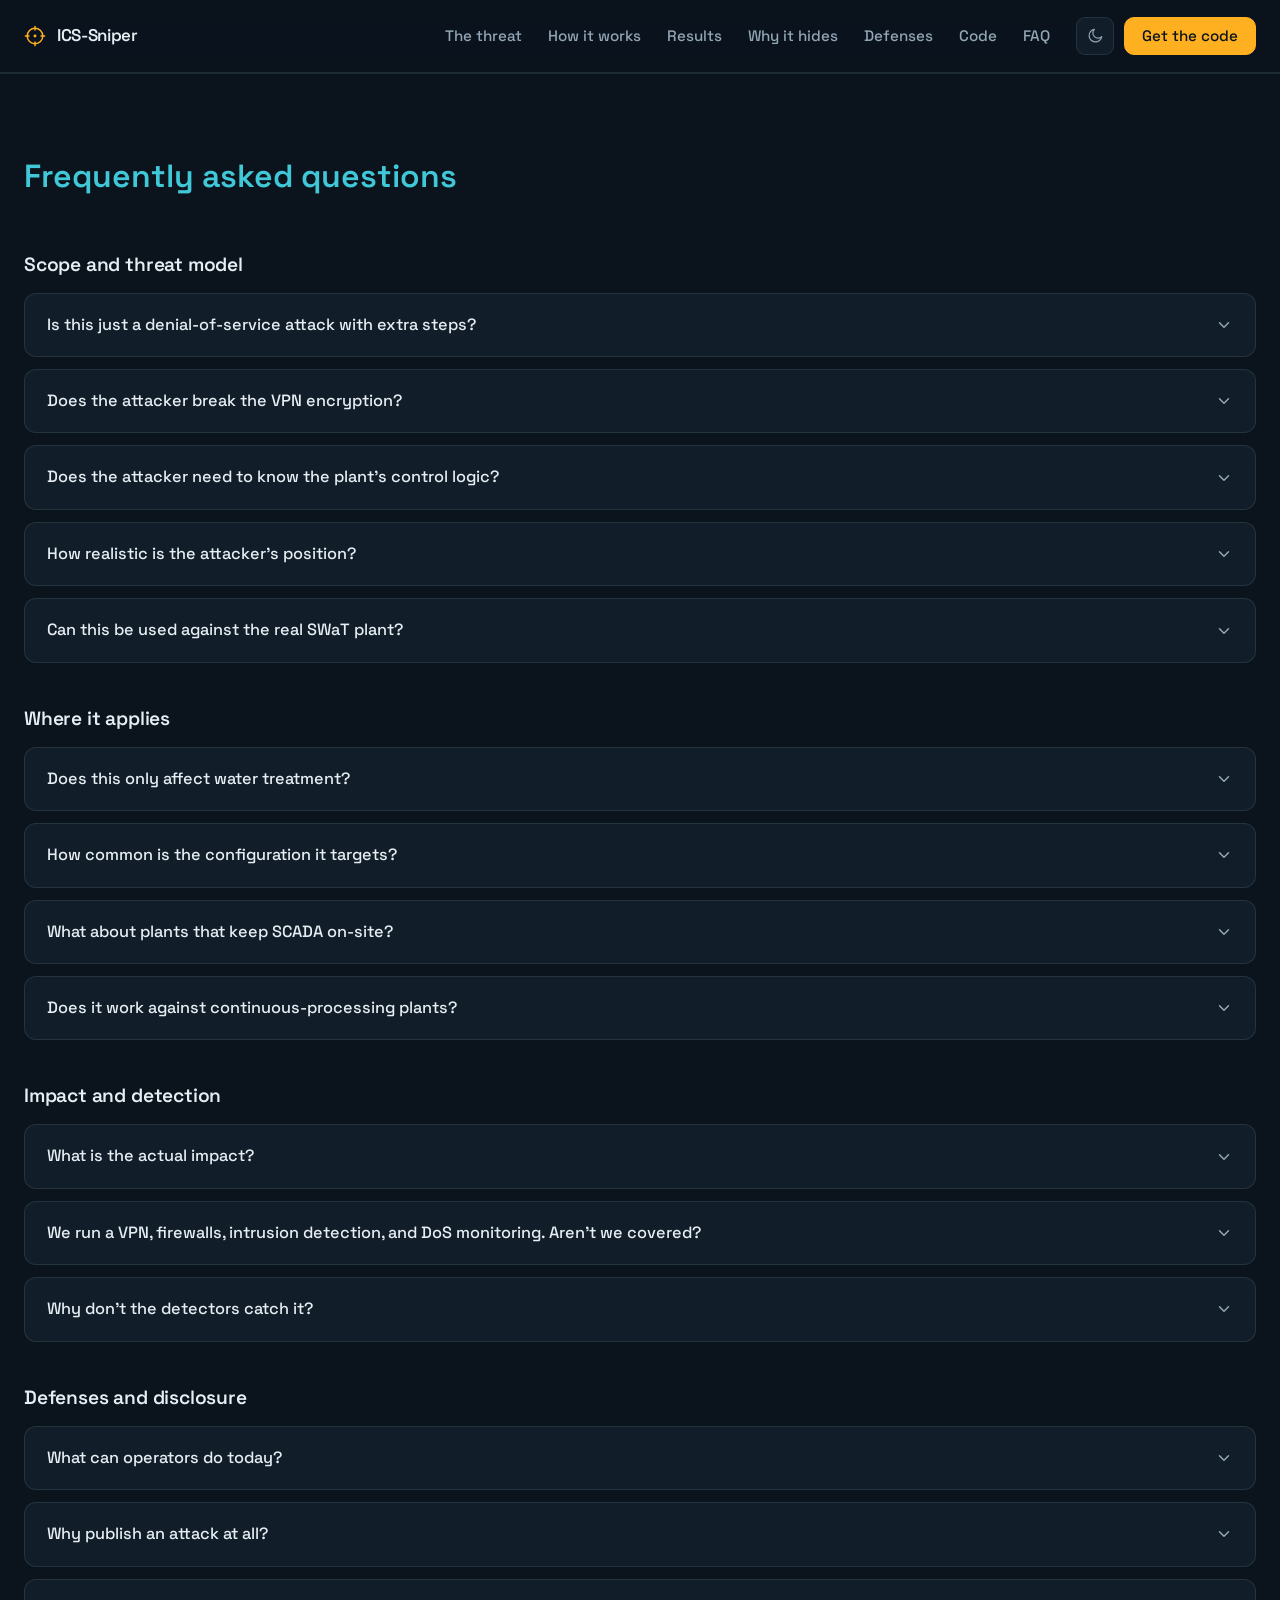
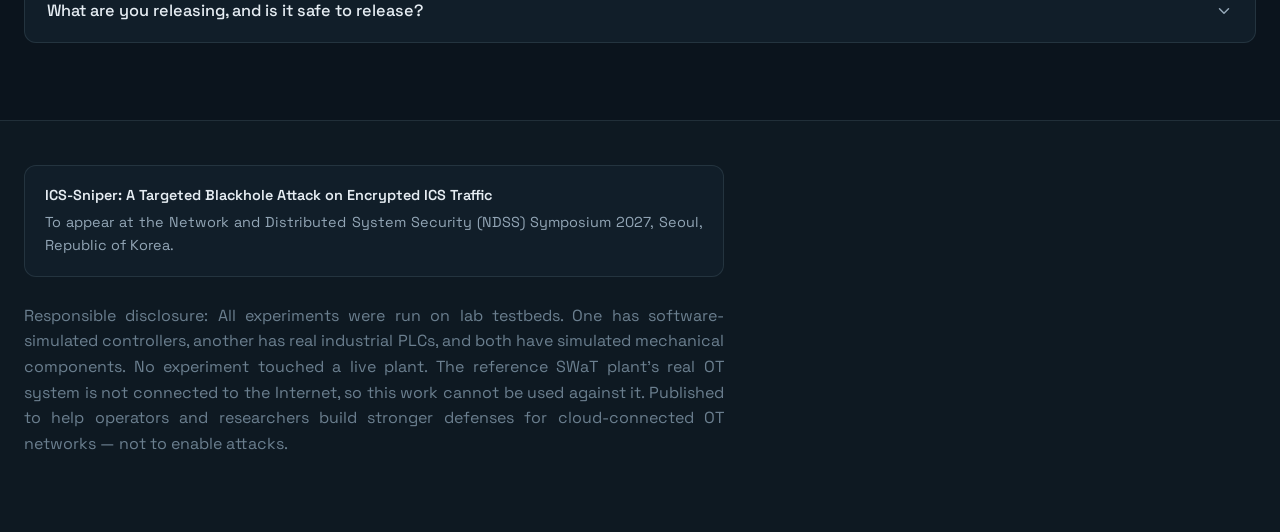
==== commit e13c3ee9: "Modifications for performance improvement" ====
--- a/faq.html
+++ b/faq.html
@@ -3,8 +3,25 @@
 <head>
 <meta charset="UTF-8">
 <meta name="viewport" content="width=device-width, initial-scale=1, viewport-fit=cover">
-<title>ICS-Sniper FAQ</title>
+<title>ICS-Sniper</title>
 <meta name="description" content="Frequently asked questions about ICS-Sniper: the threat model, detection, defenses, and reproducing the work.">
+<!-- Social preview / favicon.  NOTE: replace https://REPLACE-WITH-YOUR-DOMAIN below with your deployed site URL
+     so og:image and og:url are absolute (required by Facebook / LinkedIn / Twitter). -->
+<meta property="og:type" content="website">
+<meta property="og:site_name" content="ICS-Sniper">
+<meta property="og:title" content="ICS-Sniper FAQ">
+<meta property="og:description" content="Frequently asked questions about ICS-Sniper: the threat model, detection, defenses, and reproducing the work.">
+<meta property="og:url" content="https://REPLACE-WITH-YOUR-DOMAIN/faq.html">
+<meta property="og:image" content="https://REPLACE-WITH-YOUR-DOMAIN/images/og-image.png">
+<meta property="og:image:width" content="1200">
+<meta property="og:image:height" content="630">
+<meta property="og:image:alt" content="ICS-Sniper: a targeted blackhole attack on encrypted ICS traffic — site, encrypted VPN link with dropped packets under a crosshair, and cloud SCADA.">
+<meta name="twitter:card" content="summary_large_image">
+<meta name="twitter:title" content="ICS-Sniper FAQ">
+<meta name="twitter:description" content="Frequently asked questions about ICS-Sniper: the threat model, detection, defenses, and reproducing the work.">
+<meta name="twitter:image" content="https://REPLACE-WITH-YOUR-DOMAIN/images/og-image.png">
+<meta name="theme-color" content="#0b141d">
+<link rel="icon" href="data:image/svg+xml,%3Csvg%20xmlns%3D%22http%3A//www.w3.org/2000/svg%22%20viewBox%3D%220%200%2032%2032%22%3E%3Crect%20width%3D%2232%22%20height%3D%2232%22%20rx%3D%227%22%20fill%3D%22%230b141d%22/%3E%3Cg%20fill%3D%22none%22%20stroke%3D%22%23ffb020%22%20stroke-width%3D%222.1%22%3E%3Ccircle%20cx%3D%2216%22%20cy%3D%2216%22%20r%3D%229%22/%3E%3Cpath%20d%3D%22M16%203v5M16%2024v5M3%2016h5M24%2016h5%22%20stroke-linecap%3D%22round%22/%3E%3C/g%3E%3Ccircle%20cx%3D%2216%22%20cy%3D%2216%22%20r%3D%222.1%22%20fill%3D%22%23ffb020%22/%3E%3C/svg%3E" type="image/svg+xml">
 <link rel="preconnect" href="https://fonts.googleapis.com">
 <link rel="preconnect" href="https://fonts.gstatic.com" crossorigin>
 <link href="https://fonts.googleapis.com/css2?family=Space+Grotesk:wght@400;500;600;700&family=IBM+Plex+Mono:wght@400;500;600&display=swap" rel="stylesheet">
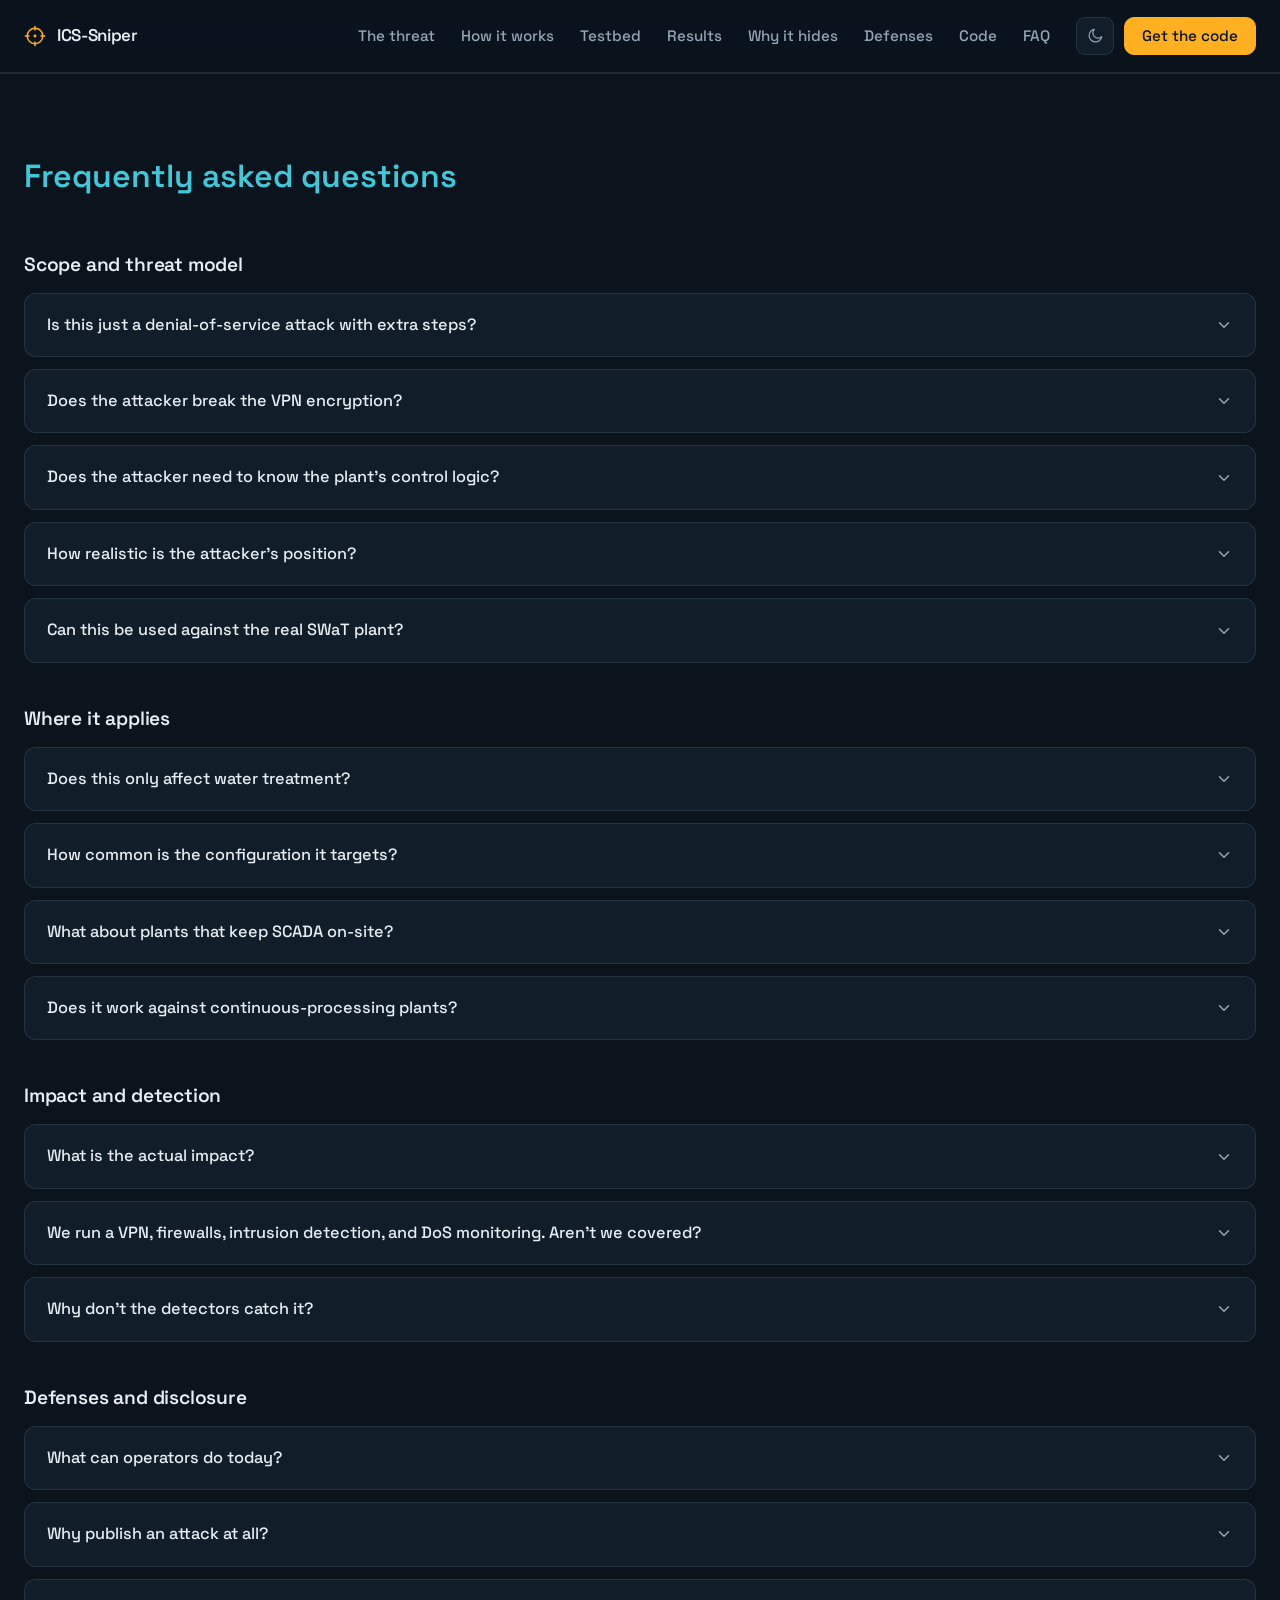
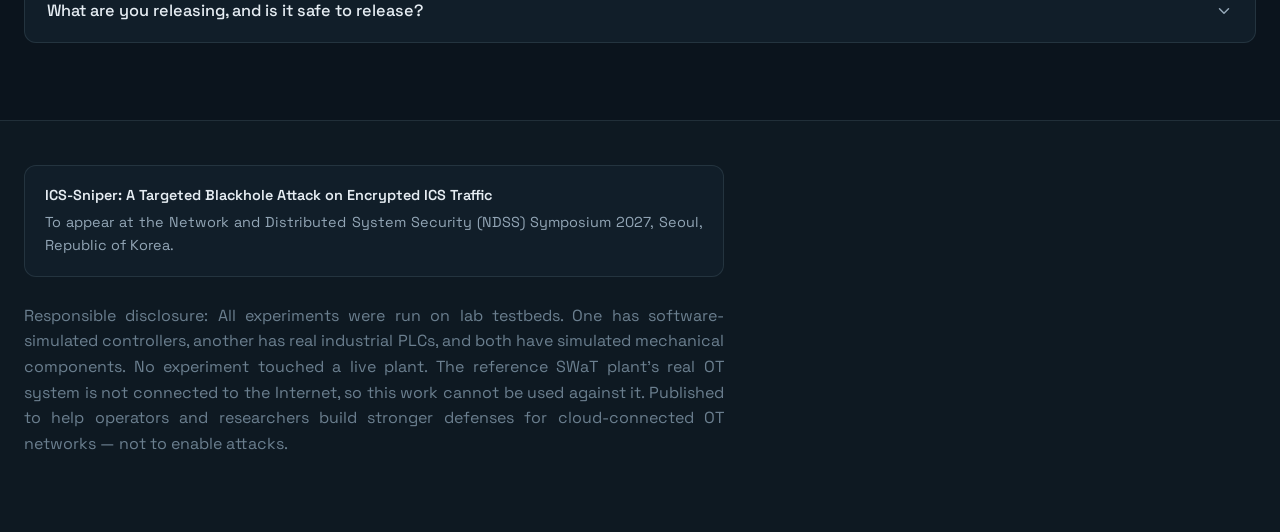
==== commit d8ed4f04: "Added testbed details" ====
--- a/faq.html
+++ b/faq.html
@@ -1,25 +1,32 @@
 <!DOCTYPE html>
 <html lang="en" data-theme="dark">
 <head>
+  <!-- Google tag (gtag.js) -->
+<script async src="https://www.googletagmanager.com/gtag/js?id=G-BQQC3THJFN"></script>
+<script>
+  window.dataLayer = window.dataLayer || [];
+  function gtag(){dataLayer.push(arguments);}
+  gtag('js', new Date());
+  gtag('config', 'G-BQQC3THJFN');
+</script>
 <meta charset="UTF-8">
 <meta name="viewport" content="width=device-width, initial-scale=1, viewport-fit=cover">
-<title>ICS-Sniper</title>
+<title>ICS-Sniper FAQ</title>
 <meta name="description" content="Frequently asked questions about ICS-Sniper: the threat model, detection, defenses, and reproducing the work.">
-<!-- Social preview / favicon.  NOTE: replace https://REPLACE-WITH-YOUR-DOMAIN below with your deployed site URL
-     so og:image and og:url are absolute (required by Facebook / LinkedIn / Twitter). -->
+<!-- Social preview-->
 <meta property="og:type" content="website">
 <meta property="og:site_name" content="ICS-Sniper">
 <meta property="og:title" content="ICS-Sniper FAQ">
 <meta property="og:description" content="Frequently asked questions about ICS-Sniper: the threat model, detection, defenses, and reproducing the work.">
-<meta property="og:url" content="https://REPLACE-WITH-YOUR-DOMAIN/faq.html">
-<meta property="og:image" content="https://REPLACE-WITH-YOUR-DOMAIN/images/og-image.png">
+<meta property="og:url" content="https://ics-sniper.github.io/ics-sec-website/faq.html">
+<meta property="og:image" content="https://ics-sniper.github.io/ics-sec-website/images/og-image.png">
 <meta property="og:image:width" content="1200">
 <meta property="og:image:height" content="630">
 <meta property="og:image:alt" content="ICS-Sniper: a targeted blackhole attack on encrypted ICS traffic — site, encrypted VPN link with dropped packets under a crosshair, and cloud SCADA.">
 <meta name="twitter:card" content="summary_large_image">
 <meta name="twitter:title" content="ICS-Sniper FAQ">
 <meta name="twitter:description" content="Frequently asked questions about ICS-Sniper: the threat model, detection, defenses, and reproducing the work.">
-<meta name="twitter:image" content="https://REPLACE-WITH-YOUR-DOMAIN/images/og-image.png">
+<meta name="twitter:image" content="https://ics-sniper.github.io/ics-sec-website/images/og-image.png">
 <meta name="theme-color" content="#0b141d">
 <link rel="icon" href="data:image/svg+xml,%3Csvg%20xmlns%3D%22http%3A//www.w3.org/2000/svg%22%20viewBox%3D%220%200%2032%2032%22%3E%3Crect%20width%3D%2232%22%20height%3D%2232%22%20rx%3D%227%22%20fill%3D%22%230b141d%22/%3E%3Cg%20fill%3D%22none%22%20stroke%3D%22%23ffb020%22%20stroke-width%3D%222.1%22%3E%3Ccircle%20cx%3D%2216%22%20cy%3D%2216%22%20r%3D%229%22/%3E%3Cpath%20d%3D%22M16%203v5M16%2024v5M3%2016h5M24%2016h5%22%20stroke-linecap%3D%22round%22/%3E%3C/g%3E%3Ccircle%20cx%3D%2216%22%20cy%3D%2216%22%20r%3D%222.1%22%20fill%3D%22%23ffb020%22/%3E%3C/svg%3E" type="image/svg+xml">
 <link rel="preconnect" href="https://fonts.googleapis.com">
@@ -43,6 +50,7 @@
     <nav class="nav-links" id="navlinks">
       <a href="index.html#threat">The threat</a>
       <a href="index.html#how">How it works</a>
+      <a href="index.html#testbed">Testbed</a>
       <a href="index.html#results">Results</a>
       <a href="index.html#stealth">Why it hides</a>
       <a href="index.html#defend">Defenses</a>
@@ -128,7 +136,7 @@
             <svg class="chev" viewBox="0 0 24 24" fill="none" aria-hidden="true"><path d="M6 9l6 6 6-6" stroke="currentColor" stroke-width="2" stroke-linecap="round" stroke-linejoin="round"/></svg>
           </summary>
           <div class="faq-a">
-            <p>Water treatment is our case study because SWaT is the only openly available, realistic multi-process control logic. The technique itself depends only on periodic request-response traffic, so it applies to the broader class of batch-processing ICS, including water, wastewater, and discrete manufacturing, and generalizes across OT protocols (Modbus, ENIP, and IEC 61850 MMS, including a power-grid dataset).</p>
+            <p>Water treatment is our case study because SWaT is one of the very few openly available, realistic multi-process control logic. The technique itself depends only on periodic request-response traffic, so it applies to the broader class of batch-processing ICS, including water, wastewater, and discrete manufacturing, and generalizes across OT protocols (Modbus, ENIP, and IEC 61850 MMS, including a power-grid dataset).</p>
           </div>
         </details>
         <details class="faq-item">
--- a/styles.css
+++ b/styles.css
@@ -418,3 +418,31 @@
 .faq-a{padding:16px 22px 20px;color:var(--muted);font-size:.98rem;line-height:1.6}
 .faq-a > :first-child{margin-top:0}
 .faq-a > :last-child{margin-bottom:0}
+
+
+/* ---------- Testbed section ---------- */
+.testbed-grid{display:grid;grid-template-columns:1.05fr .95fr;gap:clamp(28px,4vw,56px);align-items:center}
+@media (max-width:820px){.testbed-grid{grid-template-columns:1fr;gap:28px}}
+.testbed-grid > div p{color:var(--muted)}
+.tb-points{margin:18px 0 0;padding:0;list-style:none;display:grid;grid-template-columns:1fr 1fr;gap:14px 44px}
+@media (max-width:760px){.tb-points{grid-template-columns:1fr}}
+.tb-figure.tb-figure-wide{margin:58px auto 0;max-width:1000px}
+.tb-points li{display:flex;gap:12px;font-size:.98rem;color:var(--muted)}
+.tb-points li svg{width:18px;height:18px;flex:none;color:var(--cyan);margin-top:3px}
+.tb-points li b{color:var(--text);font-weight:600}
+.tb-figure{margin:0}
+.tb-figure img{display:block;width:100%;height:auto;border-radius:16px;border:1px solid var(--border-strong);box-shadow:var(--shadow)}
+.tb-ph{
+  border:1px dashed var(--border-strong);border-radius:16px;background:var(--surface);
+  aspect-ratio:4/3;display:flex;flex-direction:column;align-items:center;justify-content:center;
+  gap:12px;color:var(--faint);text-align:center;padding:24px;
+}
+.tb-ph svg{width:46px;height:46px;opacity:.75}
+.tb-ph .hint{font-family:"IBM Plex Mono",monospace;font-size:.82rem}
+.tb-figure figcaption{margin-top:12px;font-size:.92rem;color:var(--faint);text-align:center}
+.tb-cards{display:grid;grid-template-columns:repeat(3,1fr);gap:18px;margin-top:34px}
+@media (max-width:820px){.tb-cards{grid-template-columns:1fr}}
+.tb-card{border:1px solid var(--border);border-radius:14px;background:var(--surface);padding:22px 24px;border-top:2px solid var(--cyan)}
+.tb-card .k{display:block;font-family:"IBM Plex Mono",monospace;font-size:.76rem;color:var(--amber-ink);margin-bottom:8px;letter-spacing:.02em}
+.tb-card h3{font-size:1.02rem;margin-bottom:8px}
+.tb-card p{color:var(--muted);font-size:.93rem;margin:0}
